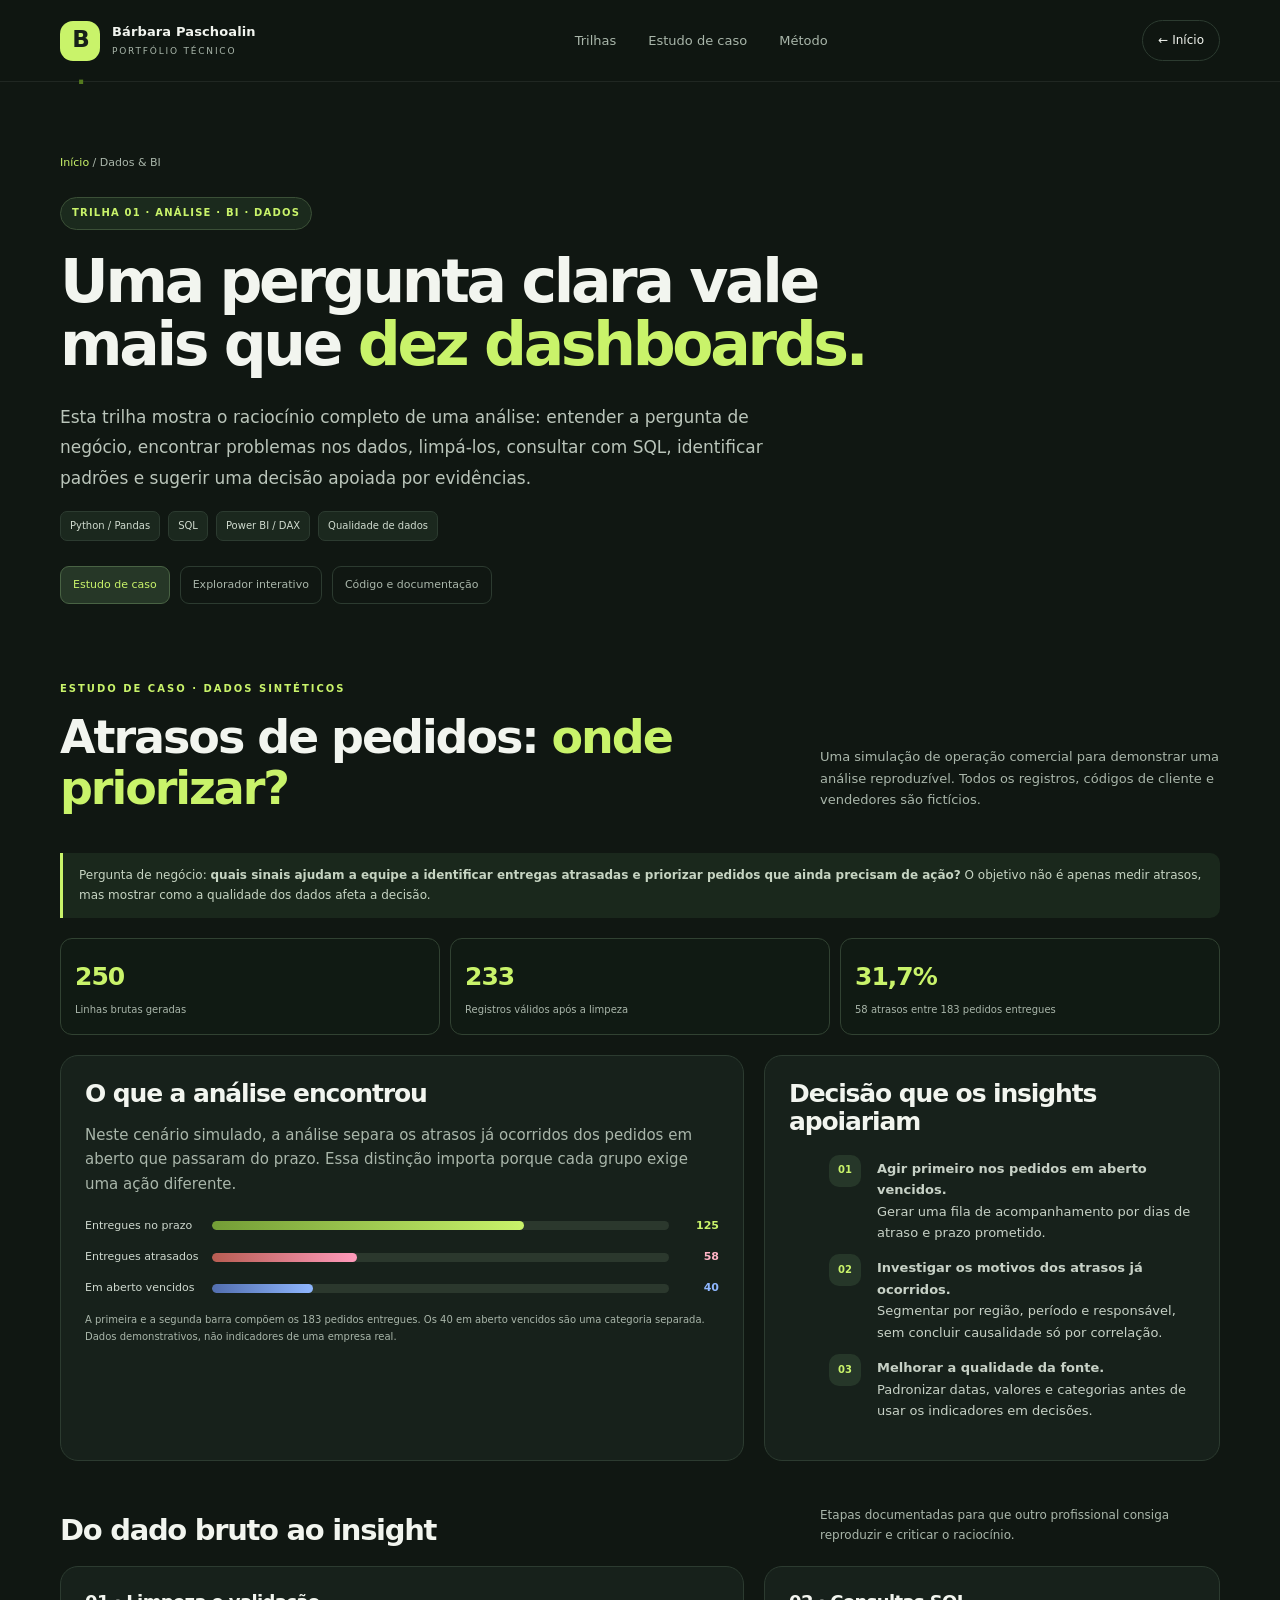
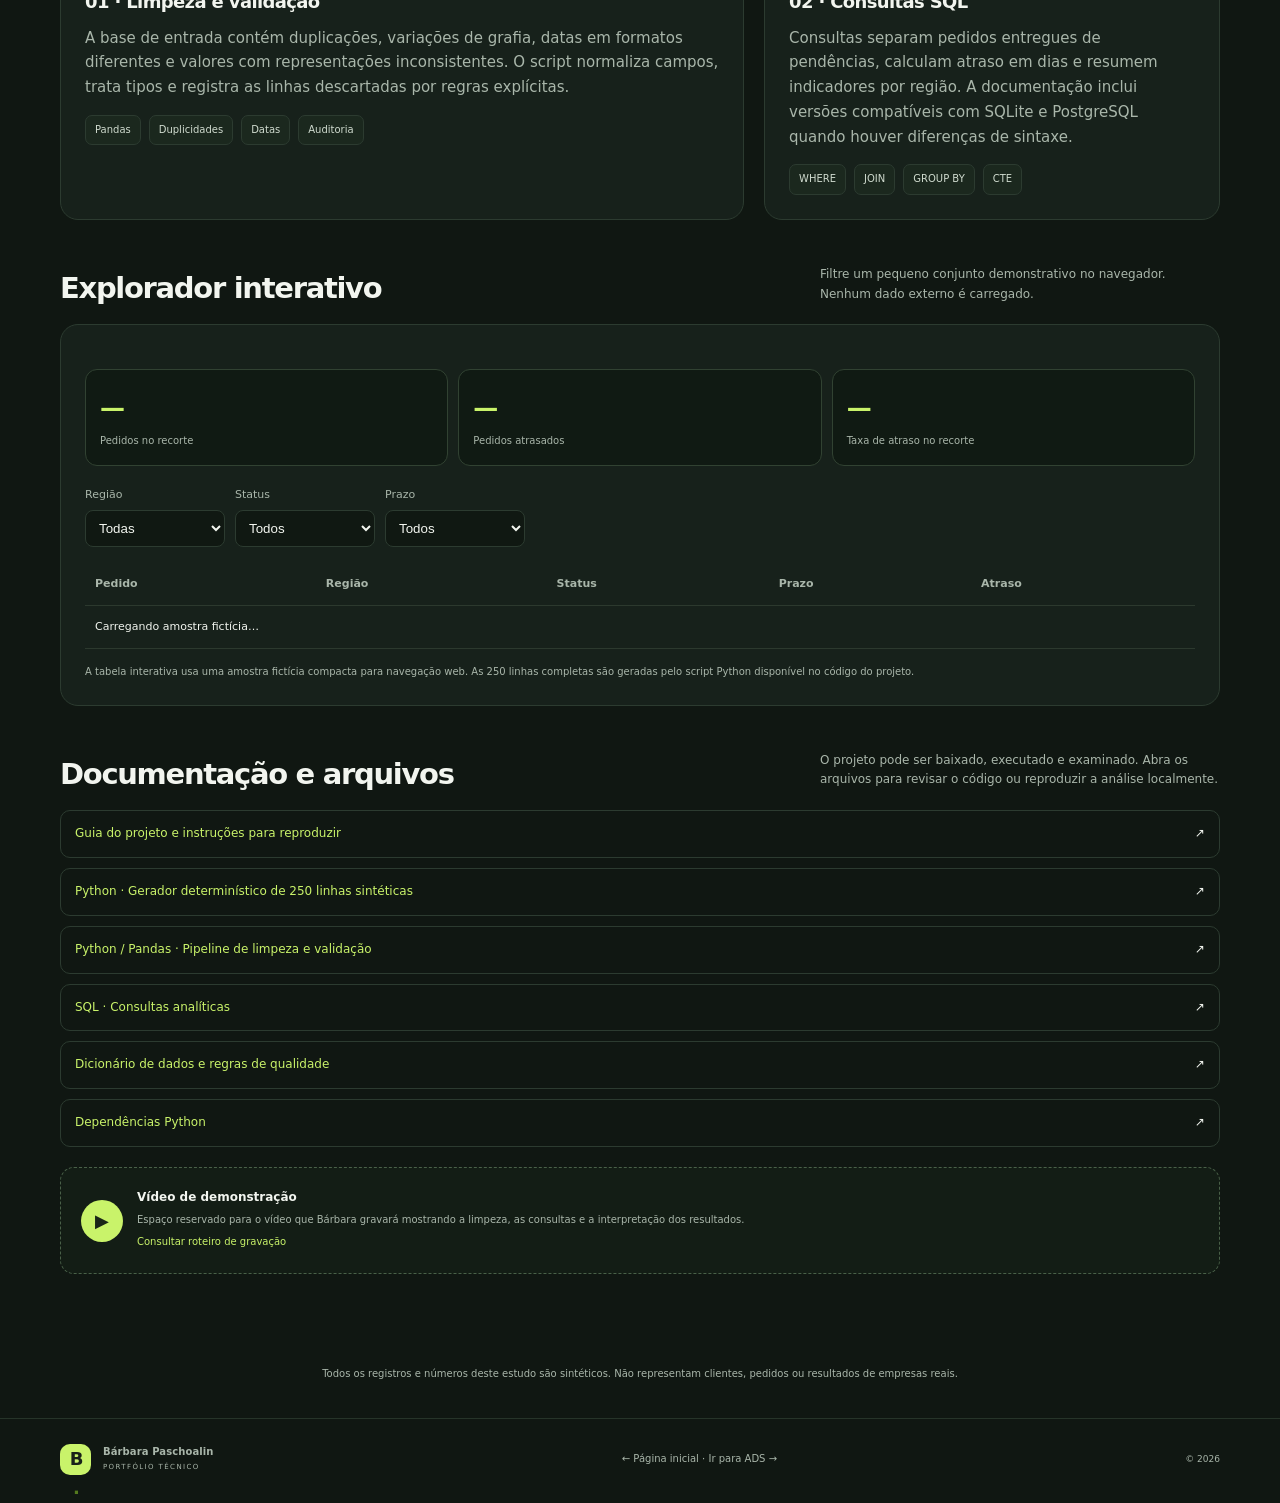
==== dados.html @ 52d2e7f9 "Add portfolio page: dados.html" ====
<!doctype html>
<html lang="pt-BR">
<head>
<meta charset="utf-8"><meta name="viewport" content="width=device-width, initial-scale=1"><meta name="theme-color" content="#101712">
<meta name="description" content="Trilha de Dados & BI de Bárbara Paschoalin: limpeza de dados, SQL, análise de atrasos e Power BI com dados 100% sintéticos.">
<title>Dados & BI | Bárbara Paschoalin</title><link rel="icon" href="assets/favicon.svg" type="image/svg+xml"><link rel="stylesheet" href="styles.css"><script defer src="app.js"></script><script defer src="dados-demo.js"></script>
</head>
<body>
<a class="skip-link" href="#conteudo">Pular para o conteúdo</a>
<header class="site-header"><a class="brand" href="index.html"><span class="brand-mark">B<span>.</span></span><span class="brand-copy"><strong>Bárbara Paschoalin</strong><small>PORTFÓLIO TÉCNICO</small></span></a><nav class="top-nav" aria-label="Navegação principal"><a href="index.html#trilhas">Trilhas</a><a href="#estudo">Estudo de caso</a><a href="#metodo">Método</a></nav><a class="header-link" href="index.html">← Início</a></header>
<main id="conteudo">
<section class="section-wrap subpage-hero">
<div class="breadcrumbs"><a href="index.html">Início</a> / Dados & BI</div>
<span class="subpage-label">TRILHA 01 · ANÁLISE · BI · DADOS</span>
<h1>Uma pergunta clara vale mais que <em>dez dashboards.</em></h1>
<p class="hero-lead">Esta trilha mostra o raciocínio completo de uma análise: entender a pergunta de negócio, encontrar problemas nos dados, limpá-los, consultar com SQL, identificar padrões e sugerir uma decisão apoiada por evidências.</p>
<div class="pill-row"><span class="pill">Python / Pandas</span><span class="pill">SQL</span><span class="pill">Power BI / DAX</span><span class="pill">Qualidade de dados</span></div>
<div class="site-nav-sub"><a class="active" href="#estudo">Estudo de caso</a><a href="#explorador">Explorador interativo</a><a href="#documentacao">Código e documentação</a></div>
</section>
<section id="estudo" class="section-wrap content-section">
<div class="section-heading"><div><p class="eyebrow">ESTUDO DE CASO · DADOS SINTÉTICOS</p><h2>Atrasos de pedidos: <em>onde priorizar?</em></h2></div><p>Uma simulação de operação comercial para demonstrar uma análise reproduzível. Todos os registros, códigos de cliente e vendedores são fictícios.</p></div>
<div class="callout">Pergunta de negócio: <strong>quais sinais ajudam a equipe a identificar entregas atrasadas e priorizar pedidos que ainda precisam de ação?</strong> O objetivo não é apenas medir atrasos, mas mostrar como a qualidade dos dados afeta a decisão.</div>
<div class="metric-grid">
<div class="metric-card"><strong>250</strong><span>Linhas brutas geradas</span></div>
<div class="metric-card"><strong>233</strong><span>Registros válidos após a limpeza</span></div>
<div class="metric-card"><strong>31,7%</strong><span>58 atrasos entre 183 pedidos entregues</span></div>
</div>
<div class="content-grid">
<article class="panel">
<h2>O que a análise encontrou</h2>
<p class="muted">Neste cenário simulado, a análise separa os atrasos já ocorridos dos pedidos em aberto que passaram do prazo. Essa distinção importa porque cada grupo exige uma ação diferente.</p>
<div class="bar-list">
<div class="bar-row"><span>Entregues no prazo</span><div class="bar-track"><div class="bar-fill" style="width:68.3%"></div></div><b>125</b></div>
<div class="bar-row"><span>Entregues atrasados</span><div class="bar-track"><div class="bar-fill" style="width:31.7%;background:linear-gradient(90deg,#b85d52,#ff9abb)"></div></div><b style="color:#ffb3c5">58</b></div>
<div class="bar-row"><span>Em aberto vencidos</span><div class="bar-track"><div class="bar-fill" style="width:22%;background:linear-gradient(90deg,#526eaf,#8fb7ff)"></div></div><b style="color:#8fb7ff">40</b></div>
</div>
<p class="muted" style="font-size:10px;margin-top:15px">A primeira e a segunda barra compõem os 183 pedidos entregues. Os 40 em aberto vencidos são uma categoria separada. Dados demonstrativos, não indicadores de uma empresa real.</p>
</article>
<article class="panel">
<h2>Decisão que os insights apoiariam</h2>
<ul class="step-list">
<li><strong>Agir primeiro nos pedidos em aberto vencidos.</strong><br>Gerar uma fila de acompanhamento por dias de atraso e prazo prometido.</li>
<li><strong>Investigar os motivos dos atrasos já ocorridos.</strong><br>Segmentar por região, período e responsável, sem concluir causalidade só por correlação.</li>
<li><strong>Melhorar a qualidade da fonte.</strong><br>Padronizar datas, valores e categorias antes de usar os indicadores em decisões.</li>
</ul>
</article>
</div>
<div id="metodo" class="section-title-row"><h2>Do dado bruto ao insight</h2><p>Etapas documentadas para que outro profissional consiga reproduzir e criticar o raciocínio.</p></div>
<div class="content-grid">
<article class="panel"><h3>01 · Limpeza e validação</h3><p class="muted">A base de entrada contém duplicações, variações de grafia, datas em formatos diferentes e valores com representações inconsistentes. O script normaliza campos, trata tipos e registra as linhas descartadas por regras explícitas.</p><div class="pill-row"><span class="pill">Pandas</span><span class="pill">Duplicidades</span><span class="pill">Datas</span><span class="pill">Auditoria</span></div></article>
<article class="panel"><h3>02 · Consultas SQL</h3><p class="muted">Consultas separam pedidos entregues de pendências, calculam atraso em dias e resumem indicadores por região. A documentação inclui versões compatíveis com SQLite e PostgreSQL quando houver diferenças de sintaxe.</p><div class="pill-row"><span class="pill">WHERE</span><span class="pill">JOIN</span><span class="pill">GROUP BY</span><span class="pill">CTE</span></div></article>
</div>
<div id="explorador" class="section-title-row"><h2>Explorador interativo</h2><p>Filtre um pequeno conjunto demonstrativo no navegador. Nenhum dado externo é carregado.</p></div>
<div class="panel">
<div class="metric-grid" id="demoMetrics"><div class="metric-card"><strong id="demoTotal">—</strong><span>Pedidos no recorte</span></div><div class="metric-card"><strong id="demoLate">—</strong><span>Pedidos atrasados</span></div><div class="metric-card"><strong id="demoRate">—</strong><span>Taxa de atraso no recorte</span></div></div>
<div class="demo-controls"><label>Região<select id="filterRegion"><option value="Todas">Todas</option><option value="Sul">Sul</option><option value="Sudeste">Sudeste</option><option value="Centro-Oeste">Centro-Oeste</option><option value="Nordeste">Nordeste</option></select></label><label>Status<select id="filterStatus"><option value="Todos">Todos</option><option value="Entregue">Entregue</option><option value="Em aberto">Em aberto</option></select></label><label>Prazo<select id="filterDelay"><option value="Todos">Todos</option><option value="Atrasado">Atrasado</option><option value="No prazo">No prazo</option></select></label></div>
<div class="demo-table-wrap"><table class="demo-table"><thead><tr><th>Pedido</th><th>Região</th><th>Status</th><th>Prazo</th><th>Atraso</th></tr></thead><tbody id="demoTable"><tr><td colspan="5">Carregando amostra fictícia…</td></tr></tbody></table></div>
<p class="muted" style="font-size:10px;margin:15px 0 0">A tabela interativa usa uma amostra fictícia compacta para navegação web. As 250 linhas completas são geradas pelo script Python disponível no código do projeto.</p>
</div>
<div id="documentacao" class="section-title-row"><h2>Documentação e arquivos</h2><p>O projeto pode ser baixado, executado e examinado. Abra os arquivos para revisar o código ou reproduzir a análise localmente.</p></div>
<div class="list-links">
<a class="list-link" href="projects/dados/README.md"><span>Guia do projeto e instruções para reproduzir</span>↗</a>
<a class="list-link" href="projects/dados/generate_orders.py"><span>Python · Gerador determinístico de 250 linhas sintéticas</span>↗</a>
<a class="list-link" href="projects/dados/clean_orders.py"><span>Python / Pandas · Pipeline de limpeza e validação</span>↗</a>
<a class="list-link" href="projects/dados/queries.sql"><span>SQL · Consultas analíticas</span>↗</a>
<a class="list-link" href="projects/dados/dicionario.md"><span>Dicionário de dados e regras de qualidade</span>↗</a>
<a class="list-link" href="projects/dados/requirements.txt"><span>Dependências Python</span>↗</a>
</div>
<div class="video-placeholder"><span class="video-play">▶</span><div><strong>Vídeo de demonstração</strong><small>Espaço reservado para o vídeo que Bárbara gravará mostrando a limpeza, as consultas e a interpretação dos resultados.</small><a href="docs/guia-videos.md">Consultar roteiro de gravação</a></div></div>
</section>
<div class="site-end-note">Todos os registros e números deste estudo são sintéticos. Não representam clientes, pedidos ou resultados de empresas reais.</div>
</main>
<footer class="site-footer"><a class="brand brand-small" href="index.html"><span class="brand-mark">B<span>.</span></span><span class="brand-copy"><strong>Bárbara Paschoalin</strong><small>PORTFÓLIO TÉCNICO</small></span></a><p><a href="index.html">← Página inicial</a> · <a href="ads.html">Ir para ADS →</a></p><span>© <span id="year"></span></span></footer>
</body></html>
---- styles.css ----
:root{--bg:#101712;--panel:#17211b;--panel-2:#1d2921;--ink:#f2f5ef;--muted:#a9b6aa;--line:#2c3b30;--lime:#c9f36a;--lime-deep:#9ac73d;--blue:#8fb7ff;--pink:#ff9abb;--max:1160px;--radius:24px}*{box-sizing:border-box}html{scroll-behavior:smooth;scroll-padding-top:100px}body{margin:0;background:var(--bg);color:var(--ink);font-family:Inter,ui-sans-serif,system-ui,-apple-system,BlinkMacSystemFont,"Segoe UI",sans-serif;line-height:1.65;font-size:15px}a{color:inherit;text-decoration:none}a:hover{color:var(--lime)}button{font:inherit}.skip-link{position:absolute;top:-100px;left:20px;background:var(--lime);color:#101712;padding:10px 14px;z-index:100}.skip-link:focus{top:10px}.site-header{height:82px;display:flex;align-items:center;justify-content:space-between;padding:0 max(24px,calc((100% - var(--max))/2));border-bottom:1px solid rgba(255,255,255,.07);position:sticky;top:0;background:rgba(16,23,18,.92);backdrop-filter:blur(18px);z-index:20}.brand{display:flex;align-items:center;gap:12px;min-width:200px}.brand-mark{width:40px;height:40px;border-radius:13px;display:grid;place-items:center;background:var(--lime);color:#182119;font-weight:900;font-size:23px;letter-spacing:-2px}.brand-mark span,.core-symbol span{color:#547a1e}.brand-copy{display:flex;flex-direction:column;line-height:1.25}.brand-copy strong{font-size:13px;letter-spacing:.01em}.brand-copy small{font-size:9px;letter-spacing:.2em;color:var(--muted);margin-top:5px}.top-nav{display:flex;gap:32px;color:var(--muted);font-size:13px}.header-link{font-size:12px;border:1px solid var(--line);border-radius:999px;padding:10px 15px}.header-link span{color:var(--lime);margin-left:6px}.section-wrap{max-width:var(--max);width:calc(100% - 48px);margin:0 auto}.hero{min-height:600px;padding:80px 0 82px;display:grid;grid-template-columns:1.1fr .9fr;align-items:center;gap:60px}.eyebrow{margin:0 0 20px;font-size:10px;font-weight:800;letter-spacing:.2em;color:var(--lime)}.pulse-dot,.meta-dot{display:inline-block;width:7px;height:7px;border-radius:50%;background:var(--lime);margin-right:8px;box-shadow:0 0 0 4px rgba(201,243,106,.12)}h1,h2,h3,p{margin-top:0}h1{font-size:clamp(44px,5vw,68px);line-height:1.06;letter-spacing:-.055em;margin-bottom:25px;font-weight:720}h1 em,h2 em{color:var(--lime);font-style:normal}h2{font-size:clamp(32px,4vw,46px);line-height:1.12;letter-spacing:-.045em;margin:0}h3{font-size:25px;line-height:1.2;letter-spacing:-.035em;margin-bottom:13px}.hero-lead{font-size:17px;color:#bac5ba;max-width:600px;line-height:1.8}.hero-actions{display:flex;gap:12px;margin-top:30px;flex-wrap:wrap}.button{display:inline-flex;align-items:center;justify-content:center;gap:22px;padding:13px 18px;border-radius:999px;font-size:12px;font-weight:800;transition:transform .2s,border-color .2s}.button:hover,.track-card:hover{transform:translateY(-3px)}.button-primary{background:var(--lime);color:#162017}.button-primary:hover{color:#162017;background:#d5ff81}.button-ghost{border:1px solid var(--line);color:var(--ink)}.hero-meta{display:flex;gap:25px;flex-wrap:wrap;margin-top:30px;color:var(--muted);font-size:11px}.hero-meta .meta-dot{width:6px;height:6px;margin-right:5px;box-shadow:none}.hero-art{position:relative;min-height:420px;display:grid;place-items:center}.orbit{position:absolute;border:1px solid rgba(201,243,106,.14);border-radius:50%;width:330px;height:330px}.orbit-two{width:425px;height:425px;border-color:rgba(201,243,106,.07)}.hero-core{z-index:2;width:210px;height:210px;border-radius:50%;display:flex;flex-direction:column;align-items:center;justify-content:center;text-align:center;border:1px solid #42543d;background:radial-gradient(circle at 50% 40%,#293b2a,#111a13 70%);box-shadow:0 0 90px rgba(201,243,106,.07)}.core-symbol{font-size:64px;line-height:1;font-weight:900;letter-spacing:-8px;margin:0 8px 10px}.hero-core strong{font-size:11px;line-height:1.5;letter-spacing:.1em}.hero-core small{color:var(--muted);font-size:7px;letter-spacing:.12em;margin-top:9px}.orbit-node{position:absolute;z-index:4;border:1px solid #415340;background:#19251b;color:var(--lime);font-size:10px;font-weight:800;padding:10px 13px;border-radius:13px;box-shadow:0 12px 35px #0b100c}.node-a{top:47px;left:12%}.node-b{right:4%;top:45%}.node-c{bottom:38px;left:15%}.floating-tag{position:absolute;z-index:5;display:flex;gap:10px;align-items:center;padding:12px 15px;background:#1c2920;border:1px solid #354437;border-radius:13px;box-shadow:0 12px 35px rgba(0,0,0,.22)}.tag-top{top:20px;right:0}.tag-bottom{bottom:7px;right:2%}.tag-icon{font-size:19px;color:var(--blue)}.tag-lime{color:var(--lime)}.floating-tag strong,.floating-tag small{display:block}.floating-tag strong{font-size:11px}.floating-tag small{font-size:9px;color:var(--muted);margin-top:2px}.ticker{background:#1a251c;border-top:1px solid #29372b;border-bottom:1px solid #29372b;overflow:hidden}.ticker-inner{min-height:58px;display:flex;align-items:center;justify-content:space-evenly;gap:24px;white-space:nowrap;color:#d1dbce;font-size:10px;font-weight:800;letter-spacing:.18em}.ticker b{color:var(--lime);font-size:14px}.section-space{padding-top:100px;padding-bottom:105px}.section-heading{display:flex;justify-content:space-between;align-items:end;gap:60px;margin-bottom:38px}.section-heading .eyebrow{margin-bottom:14px}.section-heading>p{max-width:400px;margin-bottom:4px;color:var(--muted);font-size:13px}.track-grid{display:grid;grid-template-columns:1fr 1fr;gap:20px}.track-card{display:flex;flex-direction:column;min-height:520px;padding:28px;border:1px solid #2d3d30;border-radius:var(--radius);background:linear-gradient(140deg,#1a271e,#131c16);transition:transform .2s,border-color .2s;overflow:hidden;position:relative}.track-card:hover{border-color:#648145;color:var(--ink)}.track-systems{background:linear-gradient(140deg,#1a202e,#151a24);border-color:#2d374c}.track-top{display:flex;justify-content:space-between;align-items:center}.track-icon{display:grid;place-items:center;width:38px;height:38px;border:1px solid #435343;border-radius:12px;color:var(--lime);font-size:20px}.track-systems .track-icon{color:var(--blue);border-color:#465676}.track-number{color:#819081;font-size:9px;font-weight:800;letter-spacing:.16em}.track-illustration{height:165px;margin:16px 0 22px;border:1px solid #344438;border-radius:16px;background:rgba(5,12,7,.25);position:relative;overflow:hidden}.data-illustration{display:flex;align-items:end;justify-content:center;padding:25px 25px 20px}.bar-chart{height:100%;width:78%;display:flex;align-items:end;gap:12px;border-bottom:1px solid #4a5c48;position:relative;z-index:2}.bar-chart i{display:block;flex:1;background:linear-gradient(to top,#6a8f36,#c9f36a);border-radius:5px 5px 0 0;opacity:.8}.chart-line{position:absolute;width:76%;height:65px;border-top:2px solid #8fb7ff;transform:rotate(-9deg);left:14%;top:42px;opacity:.8;border-radius:50%}.chart-label{position:absolute;top:14px;left:18px;color:#81937e;font-size:8px;letter-spacing:.18em}.code-illustration{display:grid;place-items:center;background:rgba(9,12,19,.22);border-color:#374359}.code-window{width:75%;padding:17px 20px;border:1px solid #3a4962;border-radius:10px;background:#121925;color:#dbe2ed;font:11px/1.9 ui-monospace,SFMono-Regular,Consolas,monospace;box-shadow:0 14px 30px rgba(0,0,0,.25)}.window-dots{display:flex;gap:4px;margin-bottom:12px}.window-dots i{width:5px;height:5px;border-radius:50%;background:#65738b}.code-window code span{color:#95aef7}.code-window code b{color:var(--lime);font-weight:500}.floating-chip{position:absolute;right:12px;bottom:12px;background:#24364d;border:1px solid #435b7f;border-radius:7px;padding:6px 9px;color:#bfd5ff;font-size:8px;letter-spacing:.1em}.card-kicker{color:var(--lime);font-size:9px;font-weight:800;letter-spacing:.16em;margin-bottom:10px}.track-systems .card-kicker{color:var(--blue)}.track-card>p:not(.card-kicker){color:var(--muted);font-size:13px;line-height:1.8;max-width:470px}.tag-list{display:flex;gap:7px;flex-wrap:wrap;margin-top:7px}.tag-list span{font-size:10px;color:#cbd6c9;background:#263329;border:1px solid #344537;border-radius:6px;padding:5px 8px}.track-systems .tag-list span{background:#252d3d;border-color:#35445e}.track-footer{display:flex;justify-content:space-between;align-items:center;margin-top:auto;padding-top:30px;color:var(--lime);font-size:12px}.track-systems .track-footer{color:var(--blue)}.track-footer span{font-size:20px}.about-section{background:#151e17;border-top:1px solid #263429;border-bottom:1px solid #263429;padding:95px 0}.about-grid{display:grid;grid-template-columns:.95fr 1.05fr;gap:100px}.about-grid h2{max-width:430px}.about-copy p{color:#b9c4b8;font-size:14px;line-height:1.9}.about-stats{display:grid;grid-template-columns:repeat(3,1fr);gap:12px;margin-top:32px}.about-stats div{border-top:1px solid #3b4c3b;padding-top:12px}.about-stats strong,.about-stats small{display:block}.about-stats strong{font-size:18px;color:var(--lime)}.about-stats small{font-size:10px;color:var(--muted);line-height:1.5;margin-top:4px}.contact-section{padding:95px 0;display:flex;align-items:center;justify-content:space-between;gap:40px}.contact-section h2{max-width:520px}.contact-section>div:first-child>p:last-child{max-width:520px;color:var(--muted);font-size:13px;margin:20px 0 0}.contact-links{width:220px;display:flex;flex-direction:column}.contact-links a{padding:12px 0;border-bottom:1px solid var(--line);display:flex;justify-content:space-between;font-size:12px}.contact-links span{color:var(--lime)}.site-footer{border-top:1px solid #263429;padding:25px max(24px,calc((100% - var(--max))/2));display:flex;align-items:center;justify-content:space-between;gap:20px;color:var(--muted);font-size:10px}.brand-small{min-width:auto}.brand-small .brand-mark{width:31px;height:31px;font-size:18px;border-radius:10px}.brand-small .brand-copy strong{font-size:10px}.brand-small .brand-copy small{font-size:7px}.site-footer p{margin:0}.site-footer>span{font-size:9px;text-align:right}.subpage-hero{padding:72px 0 45px}.breadcrumbs{font-size:11px;color:var(--muted);margin-bottom:25px}.breadcrumbs a{color:var(--lime)}.subpage-hero h1{font-size:clamp(42px,5vw,60px);max-width:820px}.subpage-hero .hero-lead{max-width:760px}.subpage-label{display:inline-flex;border:1px solid #3b5037;color:var(--lime);background:#1b2a1d;border-radius:999px;padding:7px 11px;font-size:10px;font-weight:800;letter-spacing:.12em;margin-bottom:20px}.subpage-label.blue{color:var(--blue);border-color:#384967;background:#1a2435}.content-section{padding:32px 0 80px}.content-grid{display:grid;grid-template-columns:minmax(0,1.2fr) minmax(250px,.8fr);gap:20px}.panel{background:var(--panel);border:1px solid var(--line);border-radius:18px;padding:24px}.panel h2{font-size:25px;margin-bottom:15px}.panel h3{font-size:18px}.muted{color:var(--muted)}.metric-grid{display:grid;grid-template-columns:repeat(3,1fr);gap:10px;margin:20px 0}.metric-card{padding:17px 14px;background:#101a13;border:1px solid #314232;border-radius:12px}.metric-card strong{display:block;font-size:25px;letter-spacing:-.04em;color:var(--lime)}.metric-card span{display:block;color:var(--muted);font-size:10px;line-height:1.5;margin-top:4px}.metric-card.blue strong{color:var(--blue)}.bar-list{display:grid;gap:13px;margin-top:20px}.bar-row{display:grid;grid-template-columns:115px 1fr 38px;align-items:center;gap:12px;font-size:11px}.bar-row span:first-child{color:#ced8ce}.bar-track{height:9px;border-radius:999px;background:#2b382d;overflow:hidden}.bar-fill{height:100%;border-radius:999px;background:linear-gradient(90deg,#739d36,#c9f36a)}.bar-row b{text-align:right;font-size:11px;color:var(--lime)}.step-list{display:grid;gap:14px;counter-reset:steps;margin-top:22px}.step-list li{list-style:none;position:relative;padding-left:48px;color:#c7d1c6;font-size:13px;min-height:35px}.step-list li:before{counter-increment:steps;content:counter(steps,decimal-leading-zero);position:absolute;left:0;top:-3px;width:32px;height:32px;border-radius:10px;background:#263729;color:var(--lime);display:grid;place-items:center;font-size:10px;font-weight:800}.callout{border-left:3px solid var(--lime);padding:13px 16px;background:#1a281c;color:#c6d4c2;border-radius:0 10px 10px 0;font-size:12px}.callout.blue{border-color:var(--blue);background:#1b2535}.code-block{overflow:auto;background:#0c120e;border:1px solid #2d3c30;border-radius:12px;padding:18px;color:#d1e3ca;font:12px/1.8 ui-monospace,SFMono-Regular,Consolas,monospace;white-space:pre}.pill-row{display:flex;gap:8px;flex-wrap:wrap;margin-top:14px}.pill{display:inline-block;border:1px solid var(--line);border-radius:7px;padding:6px 9px;font-size:10px;color:#d0dbcf;background:#1b281e}.pill.blue{border-color:#394963;background:#202a3c;color:#c0d4ff}.section-title-row{display:flex;align-items:end;justify-content:space-between;gap:20px;margin:45px 0 20px}.section-title-row h2{font-size:29px}.section-title-row p{font-size:12px;color:var(--muted);margin:0;max-width:400px}.project-actions{display:flex;gap:10px;flex-wrap:wrap;margin-top:18px}.project-actions a{font-size:11px;font-weight:750;padding:9px 12px;border:1px solid var(--line);border-radius:999px}.project-actions a.primary-mini{background:var(--lime);border-color:var(--lime);color:#192318}.project-actions a.blue-mini{background:#8fb7ff;border-color:#8fb7ff;color:#141c28}.video-placeholder{border:1px dashed #496048;border-radius:14px;background:#131d15;padding:20px;display:flex;gap:14px;align-items:center;margin-top:20px}.video-play{width:42px;height:42px;border-radius:50%;display:grid;place-items:center;background:var(--lime);color:#1a2517;font-size:18px;flex-shrink:0}.video-placeholder strong{display:block;font-size:12px}.video-placeholder small{display:block;color:var(--muted);font-size:10px;margin-top:4px}.video-placeholder a{color:var(--lime);font-size:10px}.site-nav-sub{display:flex;gap:10px;margin-top:25px;flex-wrap:wrap}.site-nav-sub a{border:1px solid var(--line);border-radius:9px;padding:9px 12px;font-size:11px;color:var(--muted)}.site-nav-sub a.active{background:#263727;color:var(--lime);border-color:#496344}.demo-controls{display:flex;gap:10px;flex-wrap:wrap;margin:16px 0}.demo-controls label{font-size:11px;color:var(--muted)}.demo-controls select{display:block;margin-top:6px;background:#101812;color:var(--ink);border:1px solid var(--line);border-radius:8px;padding:9px;min-width:140px}.demo-table-wrap{overflow:auto}.demo-table{width:100%;border-collapse:collapse;min-width:510px;font-size:11px}.demo-table th,.demo-table td{padding:12px 10px;border-bottom:1px solid #2c392e;text-align:left}.demo-table th{color:var(--muted);font-weight:700}.status{display:inline-block;border-radius:999px;padding:4px 8px;font-size:9px;background:#29372b;color:#d0edb6}.status.late{background:#432a2b;color:#ffb9ae}.status.open{background:#2e3445;color:#c0d4ff}.list-links{display:grid;gap:10px}.list-link{display:flex;justify-content:space-between;align-items:center;padding:13px 14px;border:1px solid var(--line);border-radius:10px;font-size:12px}.list-link span{color:var(--lime)}.list-link:hover{border-color:#668447}.site-end-note{color:var(--muted);font-size:10px;text-align:center;padding:12px 0 35px}@media(max-width:850px){.hero{grid-template-columns:1fr;gap:25px;padding-top:60px}.hero-art{min-height:350px;max-width:520px;width:100%;margin:0 auto}.orbit-two{width:340px;height:340px}.orbit{width:270px;height:270px}.hero-core{width:175px;height:175px}.core-symbol{font-size:52px}.section-heading,.about-grid{grid-template-columns:1fr;display:grid;gap:24px}.section-heading{align-items:start}.about-grid{gap:25px}.contact-section{align-items:start;flex-direction:column}.contact-links{width:100%;max-width:500px}.content-grid{grid-template-columns:1fr}.site-footer{flex-wrap:wrap}.site-footer p{order:3;width:100%}}@media(max-width:600px){.site-header{height:70px;padding:0 18px}.top-nav{display:none}.header-link{font-size:10px;padding:8px 10px}.brand{min-width:0;gap:8px}.brand-mark{width:34px;height:34px;font-size:20px}.brand-copy strong{font-size:11px}.brand-copy small{font-size:7px}.section-wrap{width:calc(100% - 36px)}.hero{padding:48px 0 60px;min-height:0}.hero h1{font-size:43px}.hero-lead{font-size:15px}.hero-art{min-height:315px;transform:scale(.93);transform-origin:center}.orbit-two{width:300px;height:300px}.orbit{width:235px;height:235px}.hero-core{width:155px;height:155px}.floating-tag{padding:9px 10px}.tag-top{right:-2px}.tag-bottom{right:0}.node-a{left:2%}.node-c{left:3%}.node-b{right:1%}.hero-meta{gap:12px}.ticker-inner{justify-content:flex-start;padding:0 20px;gap:17px;min-height:48px}.section-space{padding-top:68px;padding-bottom:70px}.section-heading{gap:15px}.track-grid{grid-template-columns:1fr}.track-card{min-height:0;padding:22px}.track-illustration{height:145px}.track-footer{padding-top:22px}.about-section{padding:66px 0}.about-stats{grid-template-columns:1fr 1fr}.contact-section{padding:65px 0}.site-footer{padding:22px 18px}.site-footer>span{text-align:left}.subpage-hero{padding-top:45px}.subpage-hero h1{font-size:42px}.panel{padding:18px}.metric-grid{grid-template-columns:repeat(2,1fr)}.bar-row{grid-template-columns:90px 1fr 34px;gap:8px}.section-title-row{display:block}.section-title-row p{margin-top:8px}.video-placeholder{align-items:flex-start}.about-grid h2{font-size:35px}}@media(prefers-reduced-motion:reduce){html{scroll-behavior:auto}*,*:before,*:after{transition:none!important;animation:none!important}}
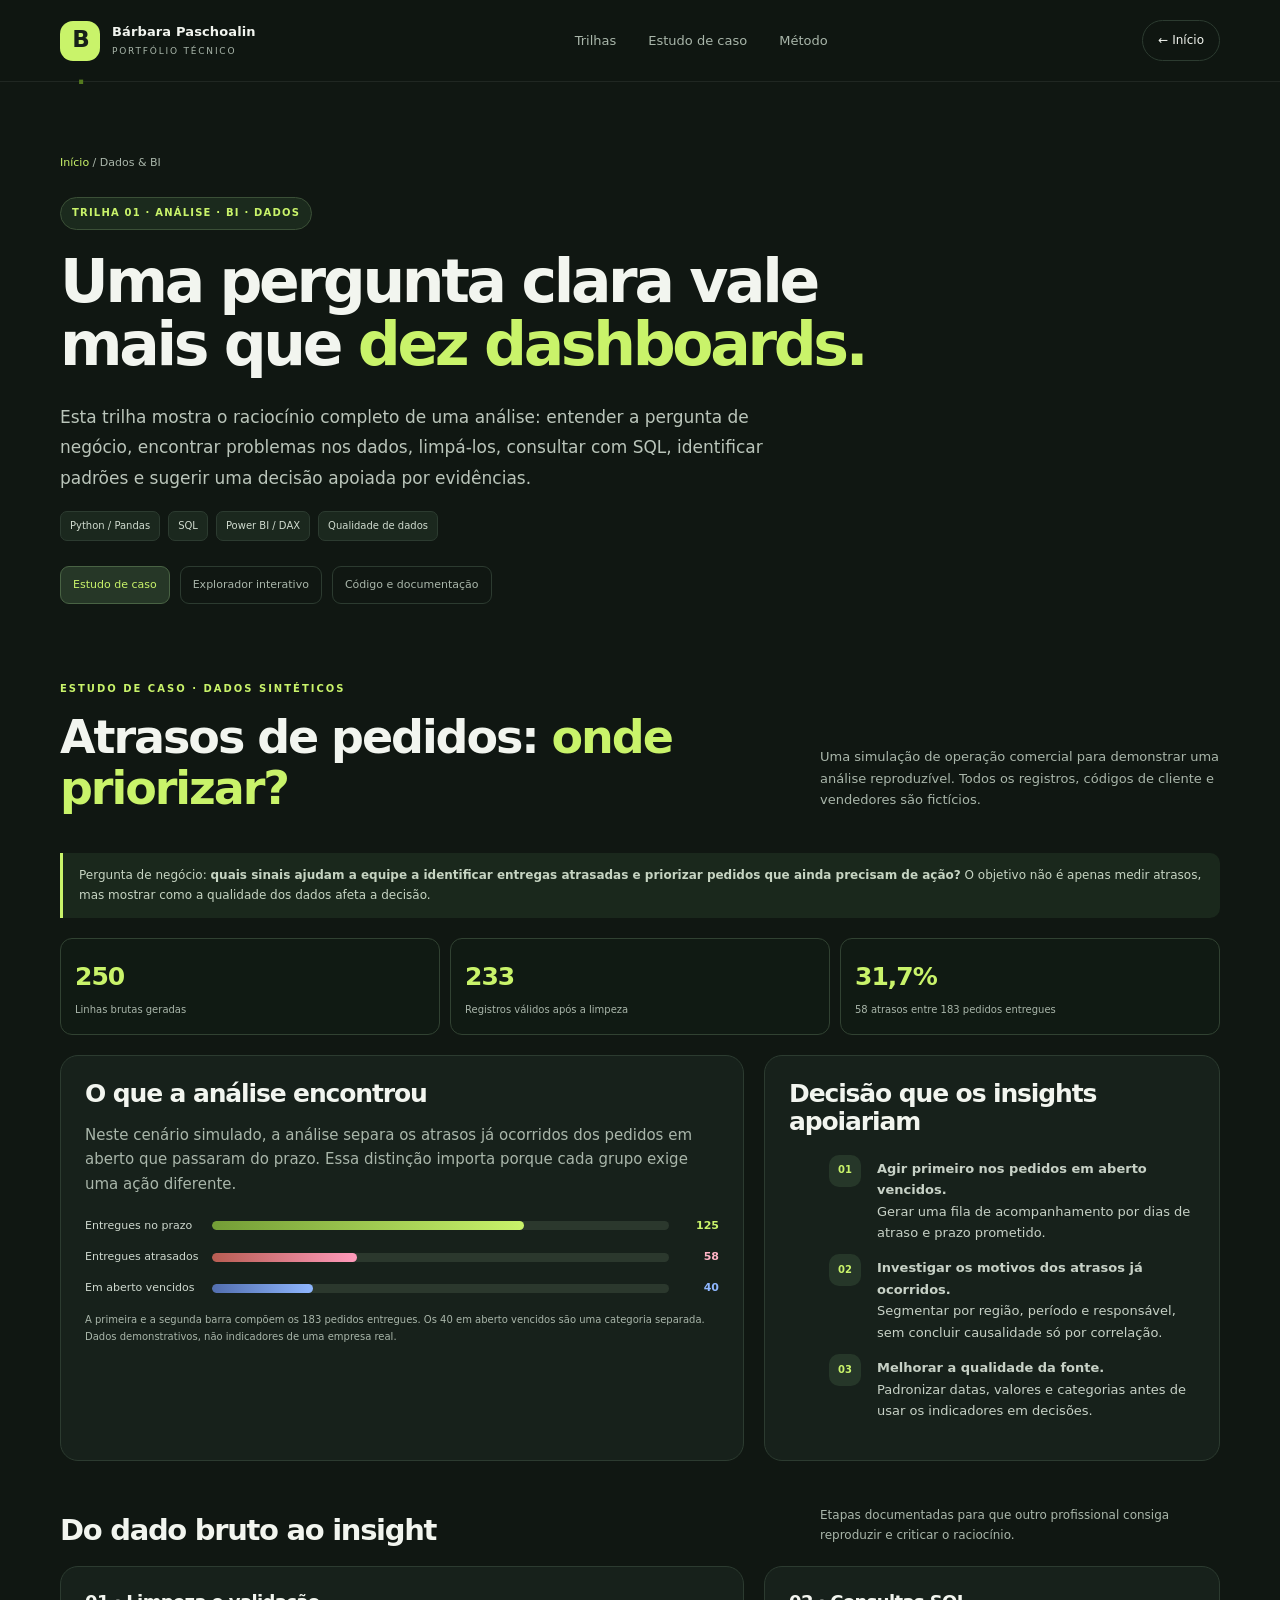
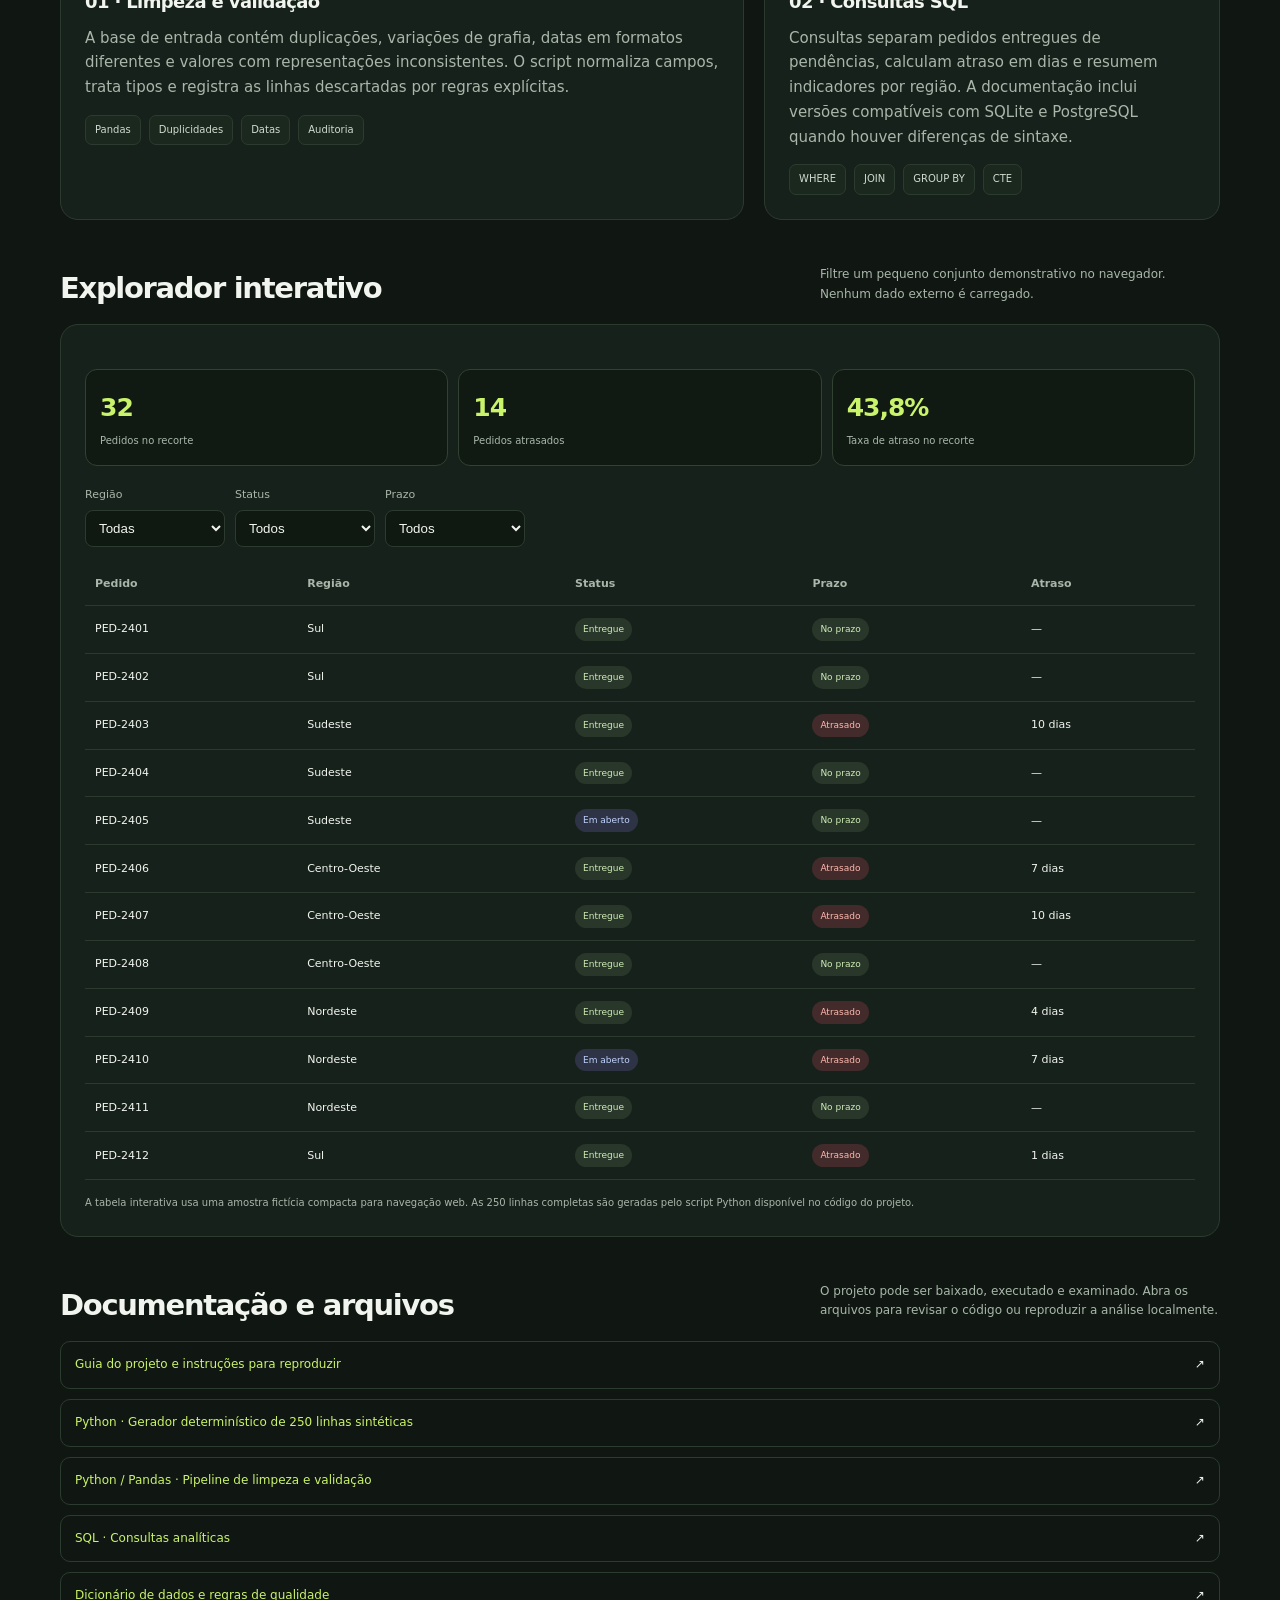
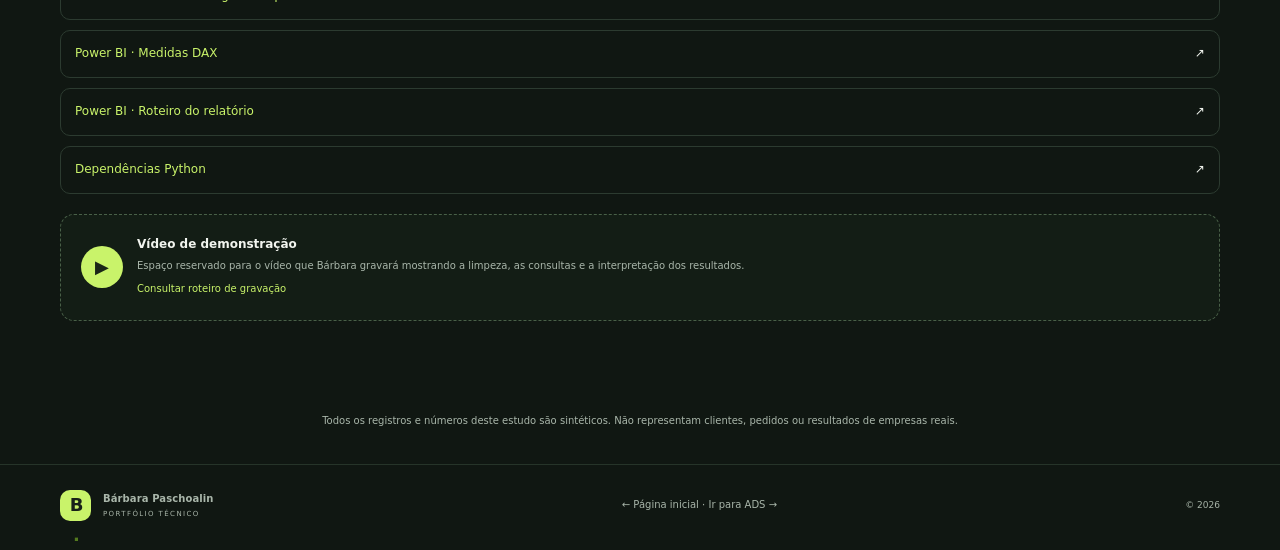
==== commit 7001d81e: "Add direct Power BI documentation links" ====
--- a/dados.html
+++ b/dados.html
@@ -64,6 +64,8 @@
 <a class="list-link" href="projects/dados/clean_orders.py"><span>Python / Pandas · Pipeline de limpeza e validação</span>↗</a>
 <a class="list-link" href="projects/dados/queries.sql"><span>SQL · Consultas analíticas</span>↗</a>
 <a class="list-link" href="projects/dados/dicionario.md"><span>Dicionário de dados e regras de qualidade</span>↗</a>
+<a class="list-link" href="projects/dados/powerbi/medidas-dax.md"><span>Power BI · Medidas DAX</span>↗</a>
+<a class="list-link" href="projects/dados/powerbi/roteiro-relatorio.md"><span>Power BI · Roteiro do relatório</span>↗</a>
 <a class="list-link" href="projects/dados/requirements.txt"><span>Dependências Python</span>↗</a>
 </div>
 <div class="video-placeholder"><span class="video-play">▶</span><div><strong>Vídeo de demonstração</strong><small>Espaço reservado para o vídeo que Bárbara gravará mostrando a limpeza, as consultas e a interpretação dos resultados.</small><a href="docs/guia-videos.md">Consultar roteiro de gravação</a></div></div>
